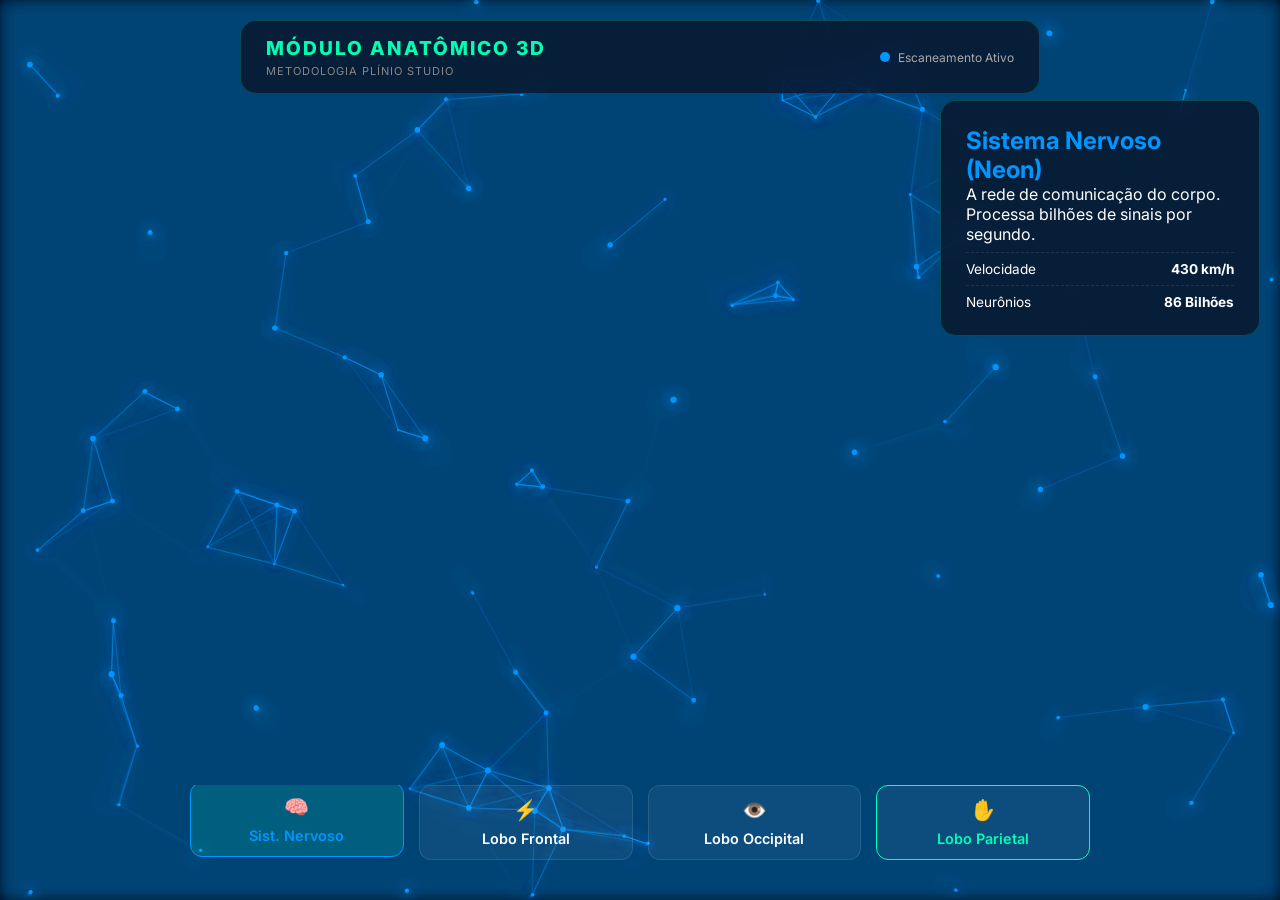
==== anatomia.html @ 134fd60e "Add anatomia.html for 3D anatomical module" ====
<!DOCTYPE html>
<html lang="pt-BR">
<head>
    <meta charset="UTF-8">
    <meta name="viewport" content="width=device-width, initial-scale=1.0, maximum-scale=1.0, user-scalable=no">
    <title>PLINIO STUDIO | Anatomia Holográfica</title>
    <link href="https://fonts.googleapis.com/css2?family=Inter:wght@300;600;800&display=swap" rel="stylesheet">
    <style>
        * { margin: 0; padding: 0; box-sizing: border-box; }
        body { margin: 0; overflow: hidden; background: #02050a; font-family: 'Inter', sans-serif; color: #fff; touch-action: none; }
        
        #neural-canvas { position: fixed; top: 0; left: 0; width: 100%; height: 100%; z-index: 1; }
        
        .glass-panel {
            background: rgba(10, 15, 30, 0.7);
            backdrop-filter: blur(12px);
            border: 1px solid rgba(0, 255, 179, 0.2);
            border-radius: 16px;
            position: relative;
            z-index: 10;
        }

        .header { position: fixed; top: 20px; left: 50%; transform: translateX(-50%); width: 90%; max-width: 800px; padding: 15px 25px; display: flex; justify-content: space-between; align-items: center; }
        .title-glow { font-size: 1.2rem; font-weight: 800; letter-spacing: 2px; text-transform: uppercase; color: #00ffb3; margin: 0; }
        .status-dot { display: inline-block; width: 10px; height: 10px; background: #00ffb3; border-radius: 50%; margin-right: 8px; animation: pulse 2s infinite; }

        .controls { position: fixed; bottom: 30px; left: 50%; transform: translateX(-50%); width: 95%; max-width: 900px; display: flex; gap: 15px; overflow-x: auto; padding-bottom: 10px; scrollbar-width: none; z-index: 20; }
        .btn-system { background: rgba(255, 255, 255, 0.05); border: 1px solid rgba(255, 255, 255, 0.1); color: #fff; padding: 12px 20px; border-radius: 12px; cursor: pointer; font-weight: 600; font-size: 0.9rem; white-space: nowrap; transition: 0.3s; display: flex; flex-direction: column; align-items: center; gap: 8px; flex: 1; min-width: 120px; }
        
        .btn-system.active { background: rgba(0, 255, 179, 0.15); border-color: #00ffb3; color: #00ffb3; transform: translateY(-3px); }
        .btn-system.color-blue.active { border-color: #0096ff; color: #0096ff; }
        .btn-system.color-yellow.active { border-color: #ffc800; color: #ffc800; }
        .btn-system.color-red.active { border-color: #ff3232; color: #ff3232; }

        .info-panel { position: fixed; top: 100px; right: 20px; width: 320px; padding: 25px; display: none; animation: slideIn 0.4s ease-out forwards; }
        .data-row { display: flex; justify-content: space-between; font-size: 0.85rem; border-top: 1px dashed rgba(255,255,255,0.1); padding-top: 8px; margin-top: 8px; }

        @keyframes pulse { 0%, 100% { opacity: 1; } 50% { opacity: 0.4; } }
        @keyframes slideIn { from { opacity: 0; transform: translateX(30px); } to { opacity: 1; transform: translateX(0); } }

        @media(max-width: 768px) { .info-panel { top: 90px; left: 50%; transform: translateX(-50%); right: auto; width: 90%; max-height: 40vh; overflow-y: auto; } }
    </style>
</head>
<body>
    <canvas id="neural-canvas"></canvas>
    <div class="glass-panel header">
        <div><h1 class="title-glow">MÓDULO ANATÔMICO 3D</h1><div style="font-size: 11px; color: #888; margin-top: 4px; letter-spacing: 1px;">METODOLOGIA PLÍNIO STUDIO</div></div>
        <div style="font-size: 12px; color: #aaa; display: flex; align-items: center;"><span class="status-dot" id="status-indicator"></span> <span id="status-text">Escaneamento Ativo</span></div>
    </div>
    <div class="glass-panel info-panel" id="info-box">
        <h2 id="info-title" style="color: #00ffb3;">Visão Geral</h2>
        <p id="info-desc">Selecione um sistema abaixo para isolar as funções e iniciar a simulação holográfica.</p>
        <div id="info-stats"></div>
    </div>
    <div class="controls">
        <div class="btn-system active color-blue" onclick="changeSystem('nervous', this)"><span style="font-size: 20px;">🧠</span> Sist. Nervoso</div>
        <div class="btn-system color-yellow" onclick="changeSystem('frontal', this)"><span style="font-size: 20px;">⚡</span> Lobo Frontal</div>
        <div class="btn-system color-red" onclick="changeSystem('occipital', this)"><span style="font-size: 20px;">👁️</span> Lobo Occipital</div>
        <div class="btn-system" style="border-color: #00ffb3; color: #00ffb3;" onclick="changeSystem('parietal', this)"><span style="font-size: 20px;">✋</span> Lobo Parietal</div>
    </div>
    <script>
        const anatomyData = {
            nervous: { title: "Sistema Nervoso (Neon)", color: "#0096ff", desc: "A rede de comunicação do corpo. Processa bilhões de sinais por segundo.", stats: { "Velocidade": "430 km/h", "Neurônios": "86 Bilhões" }, particleMode: 'spread' },
            frontal: { title: "Lobo Frontal", color: "#ffc800", desc: "Responsável pelo planejamento complexo e tomada de decisões.", stats: { "Função": "Raciocínio", "Localização": "Frente" }, particleMode: 'focus_top' },
            occipital: { title: "Lobo Occipital", color: "#ff3232", desc: "O centro de processamento visual do cérebro.", stats: { "Função": "Visão", "Localização": "Traseira" }, particleMode: 'focus_back' },
            parietal: { title: "Lobo Parietal", color: "#00ffb3", desc: "O centro de percepção espacial e sensorial.", stats: { "Função": "Sensores", "Localização": "Topo" }, particleMode: 'focus_middle' }
        };

        const canvas = document.getElementById('neural-canvas'), ctx = canvas.getContext('2d');
        let width, height, particles = [], currentColor = '#0096ff', currentTargetMode = 'spread';

        function resize() { width = canvas.width = window.innerWidth; height = canvas.height = window.innerHeight; }
        window.addEventListener('resize', resize); resize();

        class Particle {
            constructor() { this.reset(); }
            reset() { this.x = Math.random()*width; this.y = Math.random()*height; this.vx = (Math.random()-0.5); this.vy = (Math.random()-0.5); this.size = Math.random()*2+1; }
            update(mode) {
                this.x += this.vx; this.y += this.vy;
                let tx = width/2, ty = height/2, p = 0;
                if(mode==='focus_top'){ty=height*0.3;p=0.05;} else if(mode==='focus_back'){tx=width*0.7;ty=height*0.6;p=0.05;} else if(mode==='focus_middle'){tx=width/2;ty=height*0.4;p=0.03;}
                if(mode!=='spread'){ this.vx += (tx-this.x)*p*0.01; this.vy += (ty-this.y)*p*0.01; this.vx *= 0.95; this.vy *= 0.95; }
                else { if(this.x<0||this.x>width)this.vx*=-1; if(this.y<0||this.y>height)this.vy*=-1; }
            }
            draw() { ctx.fillStyle=currentColor; ctx.beginPath(); ctx.arc(this.x,this.y,this.size,0,Math.PI*2); ctx.fill(); ctx.shadowBlur=15; ctx.shadowColor=currentColor; }
        }

        for(let i=0;i<100;i++) particles.push(new Particle());

        function animate() {
            ctx.fillStyle = 'rgba(2,5,10,0.2)'; ctx.fillRect(0,0,width,height);
            for(let i=0;i<particles.length;i++){
                particles[i].update(currentTargetMode); particles[i].draw();
                for(let j=i;j<particles.length;j++){
                    let dx=particles[i].x-particles[j].x, dy=particles[i].y-particles[j].y, d=Math.sqrt(dx*dx+dy*dy);
                    if(d<100){ ctx.beginPath(); ctx.strokeStyle=currentColor; ctx.globalAlpha=1-(d/100); ctx.moveTo(particles[i].x,particles[i].y); ctx.lineTo(particles[j].x,particles[j].y); ctx.stroke(); ctx.globalAlpha=1; }
                }
            }
            requestAnimationFrame(animate);
        }

        function changeSystem(k, btn) {
            document.querySelectorAll('.btn-system').forEach(b=>b.classList.remove('active')); btn.classList.add('active');
            const d = anatomyData[k]; currentColor=d.color; currentTargetMode=d.particleMode;
            document.getElementById('status-indicator').style.background=d.color;
            const box = document.getElementById('info-box'); box.style.display='block';
            document.getElementById('info-title').innerText=d.title; document.getElementById('info-title').style.color=d.color;
            document.getElementById('info-desc').innerText=d.desc;
            let s=''; for(const [key,val] of Object.entries(d.stats)) s+=`<div class="data-row"><span>${key}</span><strong>${val}</strong></div>`;
            document.getElementById('info-stats').innerHTML=s;
        }

        animate(); changeSystem('nervous', document.querySelector('.btn-system'));
    </script>
</body>
</html>
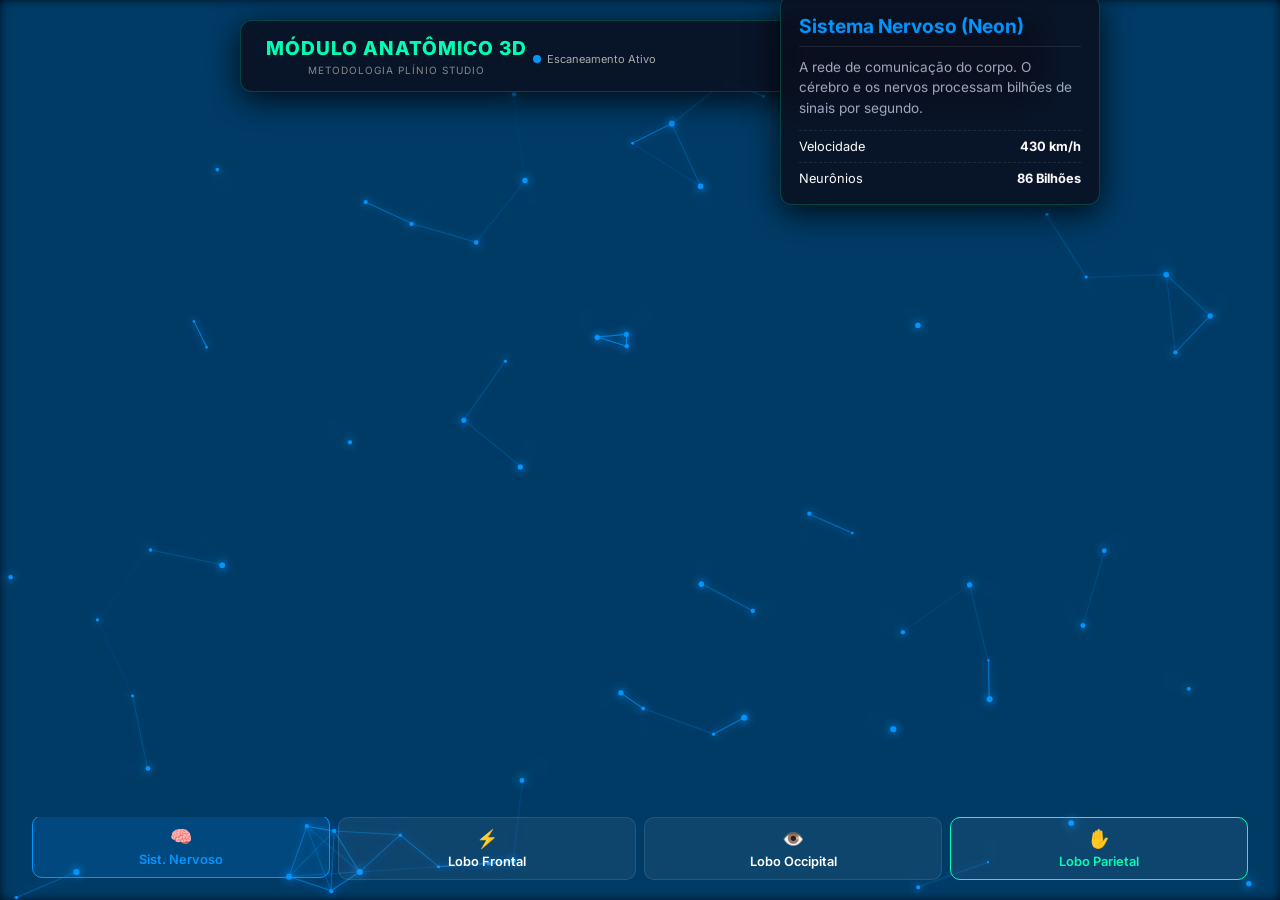
==== commit 520249ab: "Refactor styles and improve particle system descriptions Updated styles for glass panels and control" ====
--- a/anatomia.html
+++ b/anatomia.html
@@ -6,94 +6,176 @@
     <title>PLINIO STUDIO | Anatomia Holográfica</title>
     <link href="https://fonts.googleapis.com/css2?family=Inter:wght@300;600;800&display=swap" rel="stylesheet">
     <style>
+        /* --- RESET & BASE --- */
         * { margin: 0; padding: 0; box-sizing: border-box; }
         body { margin: 0; overflow: hidden; background: #02050a; font-family: 'Inter', sans-serif; color: #fff; touch-action: none; }
         
-        #neural-canvas { position: fixed; top: 0; left: 0; width: 100%; height: 100%; z-index: 1; }
-        
-        .glass-panel {
-            background: rgba(10, 15, 30, 0.7);
-            backdrop-filter: blur(12px);
-            border: 1px solid rgba(0, 255, 179, 0.2);
-            border-radius: 16px;
-            position: relative;
-            z-index: 10;
-        }
-
-        .header { position: fixed; top: 20px; left: 50%; transform: translateX(-50%); width: 90%; max-width: 800px; padding: 15px 25px; display: flex; justify-content: space-between; align-items: center; }
-        .title-glow { font-size: 1.2rem; font-weight: 800; letter-spacing: 2px; text-transform: uppercase; color: #00ffb3; margin: 0; }
-        .status-dot { display: inline-block; width: 10px; height: 10px; background: #00ffb3; border-radius: 50%; margin-right: 8px; animation: pulse 2s infinite; }
-
-        .controls { position: fixed; bottom: 30px; left: 50%; transform: translateX(-50%); width: 95%; max-width: 900px; display: flex; gap: 15px; overflow-x: auto; padding-bottom: 10px; scrollbar-width: none; z-index: 20; }
-        .btn-system { background: rgba(255, 255, 255, 0.05); border: 1px solid rgba(255, 255, 255, 0.1); color: #fff; padding: 12px 20px; border-radius: 12px; cursor: pointer; font-weight: 600; font-size: 0.9rem; white-space: nowrap; transition: 0.3s; display: flex; flex-direction: column; align-items: center; gap: 8px; flex: 1; min-width: 120px; }
-        
-        .btn-system.active { background: rgba(0, 255, 179, 0.15); border-color: #00ffb3; color: #00ffb3; transform: translateY(-3px); }
-        .btn-system.color-blue.active { border-color: #0096ff; color: #0096ff; }
-        .btn-system.color-yellow.active { border-color: #ffc800; color: #ffc800; }
-        .btn-system.color-red.active { border-color: #ff3232; color: #ff3232; }
-
-        .info-panel { position: fixed; top: 100px; right: 20px; width: 320px; padding: 25px; display: none; animation: slideIn 0.4s ease-out forwards; }
-        .data-row { display: flex; justify-content: space-between; font-size: 0.85rem; border-top: 1px dashed rgba(255,255,255,0.1); padding-top: 8px; margin-top: 8px; }
-
+        #neural-canvas { position: absolute; top: 0; left: 0; width: 100%; height: 100%; z-index: 1; }
+        
+        /* Painéis de Vidro (Glassmorphism) */
+        .glass-panel { 
+            background: rgba(10, 15, 30, 0.85); 
+            backdrop-filter: blur(12px); 
+            border: 1px solid rgba(0, 255, 179, 0.2); 
+            border-radius: 12px; 
+            position: absolute; 
+            z-index: 10; 
+            box-shadow: 0 8px 32px rgba(0,0,0,0.8); 
+        }
+        
+        /* --- AJUSTES MOBILE FIRST --- */
+        .header { 
+            top: 15px; left: 50%; transform: translateX(-50%); width: 90%; 
+            padding: 12px; display: flex; flex-direction: column; align-items: center; 
+            gap: 6px; text-align: center; 
+        }
+        .title-glow { font-size: 1rem; font-weight: 800; letter-spacing: 1px; text-transform: uppercase; color: #00ffb3; margin: 0; }
+        .status-dot { display: inline-block; width: 8px; height: 8px; background: #00ffb3; border-radius: 50%; margin-right: 6px; animation: pulse 2s infinite; }
+        
+        /* Painel de Informação (Centralizado no Mobile) */
+        .info-panel { 
+            top: 50%; left: 50%; transform: translate(-50%, -50%); 
+            width: 90%; max-width: 320px; padding: 18px; 
+            display: none; animation: fadeIn 0.3s ease-out forwards; 
+        }
+        .info-panel h2 { font-size: 1.2rem; margin-bottom: 10px; border-bottom: 1px solid rgba(255,255,255,0.1); padding-bottom: 8px; }
+        .info-panel p { font-size: 0.85rem; color: #a0aabf; line-height: 1.5; margin-bottom: 12px; }
+        .data-row { display: flex; justify-content: space-between; font-size: 0.8rem; border-top: 1px dashed rgba(255,255,255,0.1); padding-top: 8px; margin-top: 8px; }
+
+        /* Controles Inferiores */
+        .controls { 
+            position: absolute; bottom: 15px; left: 50%; transform: translateX(-50%); 
+            width: 95%; display: flex; gap: 8px; overflow-x: auto; 
+            padding-bottom: 5px; scrollbar-width: none; z-index: 20; 
+        }
+        .controls::-webkit-scrollbar { display: none; }
+        .btn-system { 
+            background: rgba(255, 255, 255, 0.05); border: 1px solid rgba(255, 255, 255, 0.1); 
+            color: #fff; padding: 10px 12px; border-radius: 10px; cursor: pointer; 
+            font-weight: 600; font-size: 0.8rem; white-space: nowrap; transition: 0.3s; 
+            display: flex; flex-direction: column; align-items: center; gap: 5px; flex: 1; min-width: 110px; 
+        }
+        
+        /* Cores Ativas dos Botões */
+        .btn-system.active { background: rgba(0, 255, 179, 0.15); border-color: #00ffb3; color: #00ffb3; transform: translateY(-2px); }
+        .btn-system.color-blue.active { border-color: #0096ff; color: #0096ff; background: rgba(0, 150, 255, 0.15); }
+        .btn-system.color-yellow.active { border-color: #ffc800; color: #ffc800; background: rgba(255, 200, 0, 0.15); }
+        .btn-system.color-red.active { border-color: #ff3232; color: #ff3232; background: rgba(255, 50, 50, 0.15); }
+
+        /* Animações */
         @keyframes pulse { 0%, 100% { opacity: 1; } 50% { opacity: 0.4; } }
-        @keyframes slideIn { from { opacity: 0; transform: translateX(30px); } to { opacity: 1; transform: translateX(0); } }
-
-        @media(max-width: 768px) { .info-panel { top: 90px; left: 50%; transform: translateX(-50%); right: auto; width: 90%; max-height: 40vh; overflow-y: auto; } }
+        @keyframes fadeIn { from { opacity: 0; transform: translate(-50%, -45%); } to { opacity: 1; transform: translate(-50%, -50%); } }
+        
+        /* Ajustes Finos para Computador (Caso abram na tela grande) */
+        @media(min-width: 768px) {
+            .header { flex-direction: row; padding: 15px 25px; top: 20px; width: 90%; max-width: 800px; }
+            .title-glow { font-size: 1.2rem; }
+            .info-panel { top: 100px; right: 20px; left: auto; transform: none; width: 320px; animation: slideIn 0.4s ease-out forwards; }
+            @keyframes slideIn { from { opacity: 0; transform: translateX(30px); } to { opacity: 1; transform: translateX(0); } }
+        }
     </style>
 </head>
 <body>
+    
     <canvas id="neural-canvas"></canvas>
+    
     <div class="glass-panel header">
-        <div><h1 class="title-glow">MÓDULO ANATÔMICO 3D</h1><div style="font-size: 11px; color: #888; margin-top: 4px; letter-spacing: 1px;">METODOLOGIA PLÍNIO STUDIO</div></div>
-        <div style="font-size: 12px; color: #aaa; display: flex; align-items: center;"><span class="status-dot" id="status-indicator"></span> <span id="status-text">Escaneamento Ativo</span></div>
+        <div>
+            <h1 class="title-glow">MÓDULO ANATÔMICO 3D</h1>
+            <div style="font-size: 10px; color: #888; margin-top: 4px; letter-spacing: 1px;">METODOLOGIA PLÍNIO STUDIO</div>
+        </div>
+        <div style="font-size: 11px; color: #aaa; display: flex; align-items: center; margin-top: 5px;">
+            <span class="status-dot" id="status-indicator"></span> <span id="status-text">Escaneamento Ativo</span>
+        </div>
     </div>
+    
     <div class="glass-panel info-panel" id="info-box">
         <h2 id="info-title" style="color: #00ffb3;">Visão Geral</h2>
         <p id="info-desc">Selecione um sistema abaixo para isolar as funções e iniciar a simulação holográfica.</p>
         <div id="info-stats"></div>
     </div>
+    
     <div class="controls">
-        <div class="btn-system active color-blue" onclick="changeSystem('nervous', this)"><span style="font-size: 20px;">🧠</span> Sist. Nervoso</div>
-        <div class="btn-system color-yellow" onclick="changeSystem('frontal', this)"><span style="font-size: 20px;">⚡</span> Lobo Frontal</div>
-        <div class="btn-system color-red" onclick="changeSystem('occipital', this)"><span style="font-size: 20px;">👁️</span> Lobo Occipital</div>
-        <div class="btn-system" style="border-color: #00ffb3; color: #00ffb3;" onclick="changeSystem('parietal', this)"><span style="font-size: 20px;">✋</span> Lobo Parietal</div>
+        <div class="btn-system active color-blue" onclick="changeSystem('nervous', this)"><span style="font-size: 18px;">🧠</span> Sist. Nervoso</div>
+        <div class="btn-system color-yellow" onclick="changeSystem('frontal', this)"><span style="font-size: 18px;">⚡</span> Lobo Frontal</div>
+        <div class="btn-system color-red" onclick="changeSystem('occipital', this)"><span style="font-size: 18px;">👁️</span> Lobo Occipital</div>
+        <div class="btn-system" style="border-color: #00ffb3; color: #00ffb3;" onclick="changeSystem('parietal', this)"><span style="font-size: 18px;">✋</span> Lobo Parietal</div>
     </div>
+
     <script>
         const anatomyData = {
-            nervous: { title: "Sistema Nervoso (Neon)", color: "#0096ff", desc: "A rede de comunicação do corpo. Processa bilhões de sinais por segundo.", stats: { "Velocidade": "430 km/h", "Neurônios": "86 Bilhões" }, particleMode: 'spread' },
-            frontal: { title: "Lobo Frontal", color: "#ffc800", desc: "Responsável pelo planejamento complexo e tomada de decisões.", stats: { "Função": "Raciocínio", "Localização": "Frente" }, particleMode: 'focus_top' },
-            occipital: { title: "Lobo Occipital", color: "#ff3232", desc: "O centro de processamento visual do cérebro.", stats: { "Função": "Visão", "Localização": "Traseira" }, particleMode: 'focus_back' },
-            parietal: { title: "Lobo Parietal", color: "#00ffb3", desc: "O centro de percepção espacial e sensorial.", stats: { "Função": "Sensores", "Localização": "Topo" }, particleMode: 'focus_middle' }
+            nervous: { title: "Sistema Nervoso (Neon)", color: "#0096ff", desc: "A rede de comunicação do corpo. O cérebro e os nervos processam bilhões de sinais por segundo.", stats: { "Velocidade": "430 km/h", "Neurônios": "86 Bilhões" }, particleMode: 'spread' },
+            frontal: { title: "Lobo Frontal", color: "#ffc800", desc: "Responsável pelo planejamento complexo, tomada de decisões e movimentos voluntários.", stats: { "Função": "Raciocínio", "Localização": "Frente" }, particleMode: 'focus_top' },
+            occipital: { title: "Lobo Occipital", color: "#ff3232", desc: "O centro de processamento visual do cérebro. Decodifica imagens e cores.", stats: { "Função": "Visão", "Localização": "Traseira" }, particleMode: 'focus_back' },
+            parietal: { title: "Lobo Parietal", color: "#00ffb3", desc: "O centro de percepção espacial e sensorial. Processa toque e temperatura.", stats: { "Função": "Sensores", "Localização": "Topo" }, particleMode: 'focus_middle' }
         };
 
         const canvas = document.getElementById('neural-canvas'), ctx = canvas.getContext('2d');
         let width, height, particles = [], currentColor = '#0096ff', currentTargetMode = 'spread';
 
-        function resize() { width = canvas.width = window.innerWidth; height = canvas.height = window.innerHeight; }
-        window.addEventListener('resize', resize); resize();
+        function resize() { 
+            width = canvas.width = window.innerWidth; 
+            height = canvas.height = window.innerHeight; 
+        }
+        window.addEventListener('resize', resize); 
+        resize();
 
         class Particle {
             constructor() { this.reset(); }
-            reset() { this.x = Math.random()*width; this.y = Math.random()*height; this.vx = (Math.random()-0.5); this.vy = (Math.random()-0.5); this.size = Math.random()*2+1; }
+            reset() { 
+                this.x = Math.random()*width; 
+                this.y = Math.random()*height; 
+                this.vx = (Math.random()-0.5); 
+                this.vy = (Math.random()-0.5); 
+                this.size = Math.random()*2+1; 
+            }
             update(mode) {
                 this.x += this.vx; this.y += this.vy;
                 let tx = width/2, ty = height/2, p = 0;
-                if(mode==='focus_top'){ty=height*0.3;p=0.05;} else if(mode==='focus_back'){tx=width*0.7;ty=height*0.6;p=0.05;} else if(mode==='focus_middle'){tx=width/2;ty=height*0.4;p=0.03;}
-                if(mode!=='spread'){ this.vx += (tx-this.x)*p*0.01; this.vy += (ty-this.y)*p*0.01; this.vx *= 0.95; this.vy *= 0.95; }
-                else { if(this.x<0||this.x>width)this.vx*=-1; if(this.y<0||this.y>height)this.vy*=-1; }
-            }
-            draw() { ctx.fillStyle=currentColor; ctx.beginPath(); ctx.arc(this.x,this.y,this.size,0,Math.PI*2); ctx.fill(); ctx.shadowBlur=15; ctx.shadowColor=currentColor; }
-        }
-
-        for(let i=0;i<100;i++) particles.push(new Particle());
+                
+                if(mode==='focus_top'){ ty=height*0.25; p=0.04; } 
+                else if(mode==='focus_back'){ tx=width*0.7; ty=height*0.6; p=0.04; } 
+                else if(mode==='focus_middle'){ tx=width/2; ty=height*0.4; p=0.03; }
+                
+                if(mode!=='spread'){ 
+                    this.vx += (tx-this.x)*p*0.01; 
+                    this.vy += (ty-this.y)*p*0.01; 
+                    this.vx *= 0.94; this.vy *= 0.94; 
+                } else { 
+                    if(this.x<0||this.x>width)this.vx*=-1; 
+                    if(this.y<0||this.y>height)this.vy*=-1; 
+                }
+            }
+            draw() { 
+                ctx.fillStyle=currentColor; 
+                ctx.beginPath(); 
+                ctx.arc(this.x,this.y,this.size,0,Math.PI*2); 
+                ctx.fill(); 
+                ctx.shadowBlur=10; ctx.shadowColor=currentColor; 
+            }
+        }
+
+        // Reduzido para 70 partículas para ficar mais leve no celular e não manchar
+        for(let i=0;i<70;i++) particles.push(new Particle());
 
         function animate() {
-            ctx.fillStyle = 'rgba(2,5,10,0.2)'; ctx.fillRect(0,0,width,height);
+            // Fundo um pouco mais escuro para apagar as partículas antigas
+            ctx.fillStyle = 'rgba(2,5,10,0.4)'; 
+            ctx.fillRect(0,0,width,height);
+            
             for(let i=0;i<particles.length;i++){
                 particles[i].update(currentTargetMode); particles[i].draw();
                 for(let j=i;j<particles.length;j++){
                     let dx=particles[i].x-particles[j].x, dy=particles[i].y-particles[j].y, d=Math.sqrt(dx*dx+dy*dy);
-                    if(d<100){ ctx.beginPath(); ctx.strokeStyle=currentColor; ctx.globalAlpha=1-(d/100); ctx.moveTo(particles[i].x,particles[i].y); ctx.lineTo(particles[j].x,particles[j].y); ctx.stroke(); ctx.globalAlpha=1; }
+                    if(d<90){ 
+                        ctx.beginPath(); 
+                        ctx.strokeStyle=currentColor; 
+                        ctx.globalAlpha=1-(d/90); 
+                        ctx.moveTo(particles[i].x,particles[i].y); 
+                        ctx.lineTo(particles[j].x,particles[j].y); 
+                        ctx.stroke(); 
+                        ctx.globalAlpha=1; 
+                    }
                 }
             }
             requestAnimationFrame(animate);
@@ -101,12 +183,25 @@
 
         function changeSystem(k, btn) {
             document.querySelectorAll('.btn-system').forEach(b=>b.classList.remove('active')); btn.classList.add('active');
-            const d = anatomyData[k]; currentColor=d.color; currentTargetMode=d.particleMode;
+            const d = anatomyData[k]; 
+            currentColor=d.color; currentTargetMode=d.particleMode;
+            
             document.getElementById('status-indicator').style.background=d.color;
             const box = document.getElementById('info-box'); box.style.display='block';
-            document.getElementById('info-title').innerText=d.title; document.getElementById('info-title').style.color=d.color;
+            
+            // Reinicia a animação do painel
+            box.style.animation = 'none';
+            box.offsetHeight; /* trigger reflow */
+            box.style.animation = 'fadeIn 0.3s ease-out forwards';
+            
+            document.getElementById('info-title').innerText=d.title; 
+            document.getElementById('info-title').style.color=d.color;
             document.getElementById('info-desc').innerText=d.desc;
-            let s=''; for(const [key,val] of Object.entries(d.stats)) s+=`<div class="data-row"><span>${key}</span><strong>${val}</strong></div>`;
+            
+            let s=''; 
+            for(const [key,val] of Object.entries(d.stats)) {
+                s+=`<div class="data-row"><span>${key}</span><strong>${val}</strong></div>`;
+            }
             document.getElementById('info-stats').innerHTML=s;
         }
 
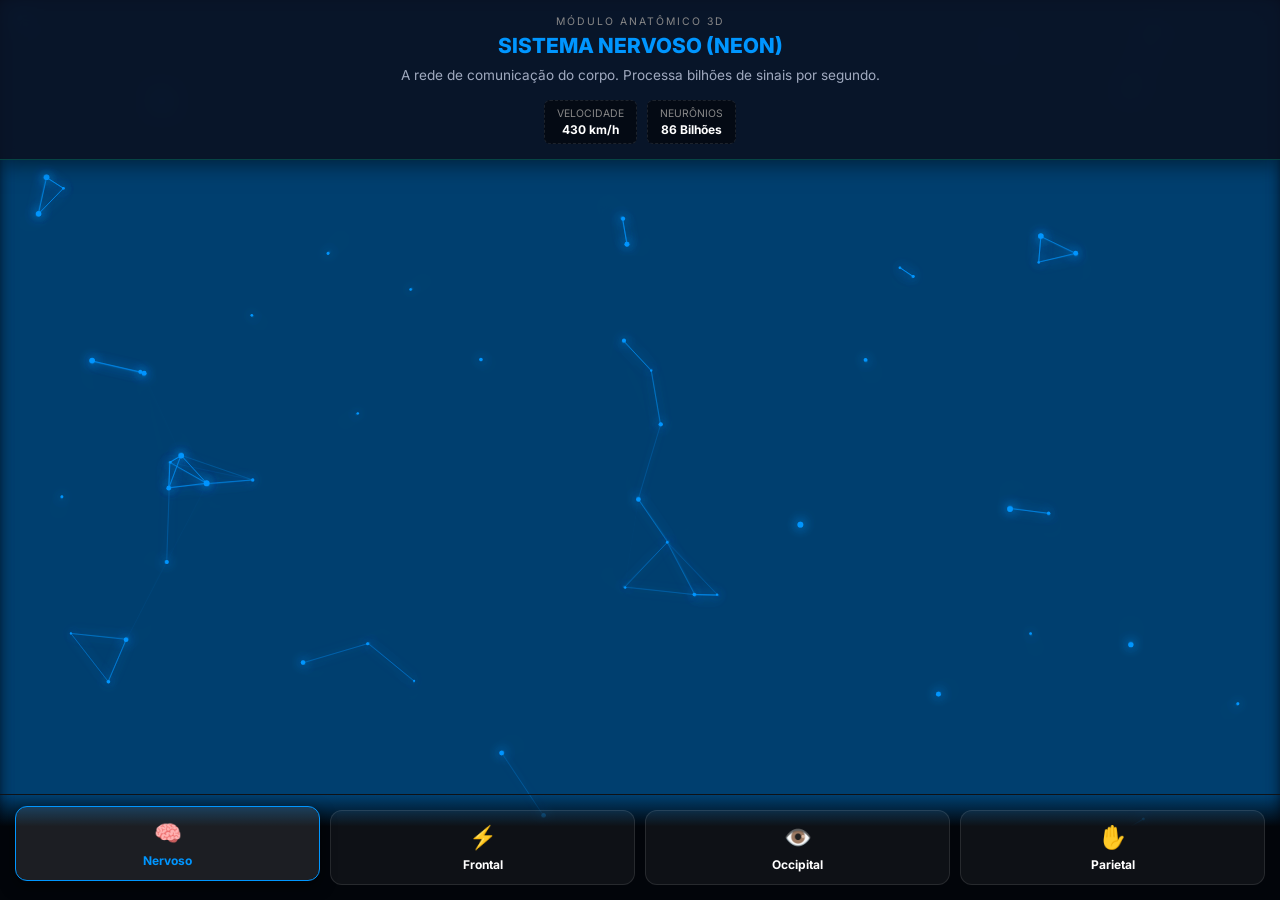
==== commit 08690ecd: "Refactor HTML and CSS for layout and animation Updated styles and structure for improved layout and " ====
--- a/anatomia.html
+++ b/anatomia.html
@@ -4,142 +4,110 @@
     <meta charset="UTF-8">
     <meta name="viewport" content="width=device-width, initial-scale=1.0, maximum-scale=1.0, user-scalable=no">
     <title>PLINIO STUDIO | Anatomia Holográfica</title>
-    <link href="https://fonts.googleapis.com/css2?family=Inter:wght@300;600;800&display=swap" rel="stylesheet">
+    <link href="https://fonts.googleapis.com/css2?family=Inter:wght@400;700;800&display=swap" rel="stylesheet">
     <style>
-        /* --- RESET & BASE --- */
-        * { margin: 0; padding: 0; box-sizing: border-box; }
-        body { margin: 0; overflow: hidden; background: #02050a; font-family: 'Inter', sans-serif; color: #fff; touch-action: none; }
-        
-        #neural-canvas { position: absolute; top: 0; left: 0; width: 100%; height: 100%; z-index: 1; }
-        
-        /* Painéis de Vidro (Glassmorphism) */
-        .glass-panel { 
-            background: rgba(10, 15, 30, 0.85); 
-            backdrop-filter: blur(12px); 
-            border: 1px solid rgba(0, 255, 179, 0.2); 
-            border-radius: 12px; 
-            position: absolute; 
-            z-index: 10; 
-            box-shadow: 0 8px 32px rgba(0,0,0,0.8); 
+        * { box-sizing: border-box; margin: 0; padding: 0; }
+        body { 
+            background: #02050a; color: #fff; font-family: 'Inter', sans-serif; 
+            overflow: hidden; display: flex; flex-direction: column; 
+            height: 100vh; justify-content: space-between; 
         }
         
-        /* --- AJUSTES MOBILE FIRST --- */
-        .header { 
-            top: 15px; left: 50%; transform: translateX(-50%); width: 90%; 
-            padding: 12px; display: flex; flex-direction: column; align-items: center; 
-            gap: 6px; text-align: center; 
+        /* Fundo 3D */
+        #canvas-container { position: absolute; top: 0; left: 0; width: 100%; height: 100%; z-index: 0; pointer-events: none; }
+        canvas { display: block; }
+        
+        /* TOPO: Informações Fixas (Não sobrepõe) */
+        .top-hud { 
+            position: relative; z-index: 10; background: rgba(10,15,30,0.85); 
+            backdrop-filter: blur(10px); padding: 15px; border-bottom: 1px solid rgba(0,255,179,0.2); 
+            text-align: center; box-shadow: 0 4px 20px rgba(0,0,0,0.5);
         }
-        .title-glow { font-size: 1rem; font-weight: 800; letter-spacing: 1px; text-transform: uppercase; color: #00ffb3; margin: 0; }
-        .status-dot { display: inline-block; width: 8px; height: 8px; background: #00ffb3; border-radius: 50%; margin-right: 6px; animation: pulse 2s infinite; }
+        .badge { font-size: 0.65rem; color: #888; letter-spacing: 2px; text-transform: uppercase; margin-bottom: 5px; }
+        .title { font-size: 1.3rem; font-weight: 800; color: #00ffb3; text-transform: uppercase; margin-bottom: 8px; transition: color 0.3s; }
+        .desc { font-size: 0.85rem; color: #a0aabf; line-height: 1.4; max-width: 500px; margin: 0 auto; }
         
-        /* Painel de Informação (Centralizado no Mobile) */
-        .info-panel { 
-            top: 50%; left: 50%; transform: translate(-50%, -50%); 
-            width: 90%; max-width: 320px; padding: 18px; 
-            display: none; animation: fadeIn 0.3s ease-out forwards; 
+        /* Caixas de Dados */
+        .stats-container { display: flex; justify-content: center; flex-wrap: wrap; gap: 10px; margin-top: 15px; }
+        .stat-box { 
+            background: rgba(0,0,0,0.5); padding: 6px 12px; border-radius: 6px; 
+            font-size: 0.75rem; border: 1px dashed rgba(255,255,255,0.1); 
         }
-        .info-panel h2 { font-size: 1.2rem; margin-bottom: 10px; border-bottom: 1px solid rgba(255,255,255,0.1); padding-bottom: 8px; }
-        .info-panel p { font-size: 0.85rem; color: #a0aabf; line-height: 1.5; margin-bottom: 12px; }
-        .data-row { display: flex; justify-content: space-between; font-size: 0.8rem; border-top: 1px dashed rgba(255,255,255,0.1); padding-top: 8px; margin-top: 8px; }
+        .stat-box span { color: #888; display: block; font-size: 0.65rem; text-transform: uppercase; margin-bottom: 2px; }
+        .stat-box strong { color: #fff; }
 
-        /* Controles Inferiores */
-        .controls { 
-            position: absolute; bottom: 15px; left: 50%; transform: translateX(-50%); 
-            width: 95%; display: flex; gap: 8px; overflow-x: auto; 
-            padding-bottom: 5px; scrollbar-width: none; z-index: 20; 
+        /* MEIO: Espaço Visual (Onde a mágica acontece) */
+        .middle-space { flex-grow: 1; position: relative; z-index: 5; }
+
+        /* BASE: Controles Fixos (Fáceis para o polegar no mobile) */
+        .bottom-hud { 
+            position: relative; z-index: 10; padding: 15px; 
+            background: linear-gradient(to top, #02050a 70%, transparent); 
+            display: flex; gap: 10px; overflow-x: auto; scrollbar-width: none; 
+            border-top: 1px solid rgba(255,255,255,0.05);
         }
-        .controls::-webkit-scrollbar { display: none; }
-        .btn-system { 
-            background: rgba(255, 255, 255, 0.05); border: 1px solid rgba(255, 255, 255, 0.1); 
-            color: #fff; padding: 10px 12px; border-radius: 10px; cursor: pointer; 
-            font-weight: 600; font-size: 0.8rem; white-space: nowrap; transition: 0.3s; 
-            display: flex; flex-direction: column; align-items: center; gap: 5px; flex: 1; min-width: 110px; 
+        .bottom-hud::-webkit-scrollbar { display: none; }
+        
+        .btn-sys { 
+            flex: 1; min-width: 105px; background: rgba(255,255,255,0.05); 
+            border: 1px solid rgba(255,255,255,0.1); color: #fff; padding: 12px 10px; 
+            border-radius: 12px; font-size: 0.75rem; font-weight: 700; text-align: center; 
+            cursor: pointer; transition: 0.3s; display: flex; flex-direction: column; 
+            align-items: center; gap: 6px; 
         }
-        
-        /* Cores Ativas dos Botões */
-        .btn-system.active { background: rgba(0, 255, 179, 0.15); border-color: #00ffb3; color: #00ffb3; transform: translateY(-2px); }
-        .btn-system.color-blue.active { border-color: #0096ff; color: #0096ff; background: rgba(0, 150, 255, 0.15); }
-        .btn-system.color-yellow.active { border-color: #ffc800; color: #ffc800; background: rgba(255, 200, 0, 0.15); }
-        .btn-system.color-red.active { border-color: #ff3232; color: #ff3232; background: rgba(255, 50, 50, 0.15); }
-
-        /* Animações */
-        @keyframes pulse { 0%, 100% { opacity: 1; } 50% { opacity: 0.4; } }
-        @keyframes fadeIn { from { opacity: 0; transform: translate(-50%, -45%); } to { opacity: 1; transform: translate(-50%, -50%); } }
-        
-        /* Ajustes Finos para Computador (Caso abram na tela grande) */
-        @media(min-width: 768px) {
-            .header { flex-direction: row; padding: 15px 25px; top: 20px; width: 90%; max-width: 800px; }
-            .title-glow { font-size: 1.2rem; }
-            .info-panel { top: 100px; right: 20px; left: auto; transform: none; width: 320px; animation: slideIn 0.4s ease-out forwards; }
-            @keyframes slideIn { from { opacity: 0; transform: translateX(30px); } to { opacity: 1; transform: translateX(0); } }
-        }
+        .btn-sys.active { transform: translateY(-4px); box-shadow: 0 5px 15px rgba(0,0,0,0.5); background: rgba(255,255,255,0.1); }
     </style>
 </head>
 <body>
+
+    <div id="canvas-container"><canvas id="neural-canvas"></canvas></div>
     
-    <canvas id="neural-canvas"></canvas>
-    
-    <div class="glass-panel header">
-        <div>
-            <h1 class="title-glow">MÓDULO ANATÔMICO 3D</h1>
-            <div style="font-size: 10px; color: #888; margin-top: 4px; letter-spacing: 1px;">METODOLOGIA PLÍNIO STUDIO</div>
-        </div>
-        <div style="font-size: 11px; color: #aaa; display: flex; align-items: center; margin-top: 5px;">
-            <span class="status-dot" id="status-indicator"></span> <span id="status-text">Escaneamento Ativo</span>
-        </div>
+    <div class="top-hud">
+        <div class="badge">MÓDULO ANATÔMICO 3D</div>
+        <div class="title" id="info-title">SISTEMA NERVOSO</div>
+        <div class="desc" id="info-desc">A rede de comunicação do corpo. Processa bilhões de sinais por segundo.</div>
+        <div class="stats-container" id="info-stats">
+            </div>
     </div>
-    
-    <div class="glass-panel info-panel" id="info-box">
-        <h2 id="info-title" style="color: #00ffb3;">Visão Geral</h2>
-        <p id="info-desc">Selecione um sistema abaixo para isolar as funções e iniciar a simulação holográfica.</p>
-        <div id="info-stats"></div>
-    </div>
-    
-    <div class="controls">
-        <div class="btn-system active color-blue" onclick="changeSystem('nervous', this)"><span style="font-size: 18px;">🧠</span> Sist. Nervoso</div>
-        <div class="btn-system color-yellow" onclick="changeSystem('frontal', this)"><span style="font-size: 18px;">⚡</span> Lobo Frontal</div>
-        <div class="btn-system color-red" onclick="changeSystem('occipital', this)"><span style="font-size: 18px;">👁️</span> Lobo Occipital</div>
-        <div class="btn-system" style="border-color: #00ffb3; color: #00ffb3;" onclick="changeSystem('parietal', this)"><span style="font-size: 18px;">✋</span> Lobo Parietal</div>
+
+    <div class="middle-space"></div>
+
+    <div class="bottom-hud">
+        <div class="btn-sys active" id="btn-nervous" onclick="changeSystem('nervous', this)"><span style="font-size:1.4rem">🧠</span> Nervoso</div>
+        <div class="btn-sys" onclick="changeSystem('frontal', this)"><span style="font-size:1.4rem">⚡</span> Frontal</div>
+        <div class="btn-sys" onclick="changeSystem('occipital', this)"><span style="font-size:1.4rem">👁️</span> Occipital</div>
+        <div class="btn-sys" onclick="changeSystem('parietal', this)"><span style="font-size:1.4rem">✋</span> Parietal</div>
     </div>
 
     <script>
         const anatomyData = {
-            nervous: { title: "Sistema Nervoso (Neon)", color: "#0096ff", desc: "A rede de comunicação do corpo. O cérebro e os nervos processam bilhões de sinais por segundo.", stats: { "Velocidade": "430 km/h", "Neurônios": "86 Bilhões" }, particleMode: 'spread' },
-            frontal: { title: "Lobo Frontal", color: "#ffc800", desc: "Responsável pelo planejamento complexo, tomada de decisões e movimentos voluntários.", stats: { "Função": "Raciocínio", "Localização": "Frente" }, particleMode: 'focus_top' },
-            occipital: { title: "Lobo Occipital", color: "#ff3232", desc: "O centro de processamento visual do cérebro. Decodifica imagens e cores.", stats: { "Função": "Visão", "Localização": "Traseira" }, particleMode: 'focus_back' },
-            parietal: { title: "Lobo Parietal", color: "#00ffb3", desc: "O centro de percepção espacial e sensorial. Processa toque e temperatura.", stats: { "Função": "Sensores", "Localização": "Topo" }, particleMode: 'focus_middle' }
+            nervous: { title: "Sistema Nervoso (Neon)", color: "#0096ff", desc: "A rede de comunicação do corpo. Processa bilhões de sinais por segundo.", stats: { "Velocidade": "430 km/h", "Neurônios": "86 Bilhões" }, particleMode: 'spread' },
+            frontal: { title: "Lobo Frontal", color: "#ffc800", desc: "Responsável pelo planejamento complexo, raciocínio e movimentos.", stats: { "Função": "Decisão", "Local": "Frente" }, particleMode: 'focus_top' },
+            occipital: { title: "Lobo Occipital", color: "#ff3232", desc: "O centro de processamento visual do cérebro. Decodifica imagens e cores.", stats: { "Função": "Visão", "Local": "Traseira" }, particleMode: 'focus_back' },
+            parietal: { title: "Lobo Parietal", color: "#00ffb3", desc: "O centro de percepção espacial e sensorial. Processa toque e localização.", stats: { "Função": "Sensores", "Local": "Topo" }, particleMode: 'focus_middle' }
         };
 
-        const canvas = document.getElementById('neural-canvas'), ctx = canvas.getContext('2d');
+        const canvas = document.getElementById('neural-canvas');
+        const ctx = canvas.getContext('2d');
         let width, height, particles = [], currentColor = '#0096ff', currentTargetMode = 'spread';
 
-        function resize() { 
-            width = canvas.width = window.innerWidth; 
-            height = canvas.height = window.innerHeight; 
-        }
-        window.addEventListener('resize', resize); 
-        resize();
+        function resize() { width = canvas.width = window.innerWidth; height = canvas.height = window.innerHeight; }
+        window.addEventListener('resize', resize); resize();
 
         class Particle {
             constructor() { this.reset(); }
-            reset() { 
-                this.x = Math.random()*width; 
-                this.y = Math.random()*height; 
-                this.vx = (Math.random()-0.5); 
-                this.vy = (Math.random()-0.5); 
-                this.size = Math.random()*2+1; 
-            }
+            reset() { this.x = Math.random()*width; this.y = Math.random()*height; this.vx = (Math.random()-0.5); this.vy = (Math.random()-0.5); this.size = Math.random()*2+1; }
             update(mode) {
                 this.x += this.vx; this.y += this.vy;
                 let tx = width/2, ty = height/2, p = 0;
                 
-                if(mode==='focus_top'){ ty=height*0.25; p=0.04; } 
-                else if(mode==='focus_back'){ tx=width*0.7; ty=height*0.6; p=0.04; } 
-                else if(mode==='focus_middle'){ tx=width/2; ty=height*0.4; p=0.03; }
+                // Puxa as partículas pro centro do espaço livre
+                if(mode==='focus_top'){ ty=height*0.35; p=0.05; } 
+                else if(mode==='focus_back'){ tx=width*0.7; ty=height*0.55; p=0.05; } 
+                else if(mode==='focus_middle'){ tx=width/2; ty=height*0.45; p=0.04; }
                 
                 if(mode!=='spread'){ 
-                    this.vx += (tx-this.x)*p*0.01; 
-                    this.vy += (ty-this.y)*p*0.01; 
+                    this.vx += (tx-this.x)*p*0.01; this.vy += (ty-this.y)*p*0.01; 
                     this.vx *= 0.94; this.vy *= 0.94; 
                 } else { 
                     if(this.x<0||this.x>width)this.vx*=-1; 
@@ -147,34 +115,22 @@
                 }
             }
             draw() { 
-                ctx.fillStyle=currentColor; 
-                ctx.beginPath(); 
-                ctx.arc(this.x,this.y,this.size,0,Math.PI*2); 
-                ctx.fill(); 
-                ctx.shadowBlur=10; ctx.shadowColor=currentColor; 
+                ctx.fillStyle=currentColor; ctx.beginPath(); ctx.arc(this.x,this.y,this.size,0,Math.PI*2); ctx.fill(); 
+                ctx.shadowBlur=12; ctx.shadowColor=currentColor; 
             }
         }
 
-        // Reduzido para 70 partículas para ficar mais leve no celular e não manchar
-        for(let i=0;i<70;i++) particles.push(new Particle());
+        for(let i=0;i<60;i++) particles.push(new Particle()); // Reduzido para fluidez mobile
 
         function animate() {
-            // Fundo um pouco mais escuro para apagar as partículas antigas
-            ctx.fillStyle = 'rgba(2,5,10,0.4)'; 
-            ctx.fillRect(0,0,width,height);
-            
+            ctx.fillStyle = 'rgba(2,5,10,0.3)'; ctx.fillRect(0,0,width,height);
             for(let i=0;i<particles.length;i++){
                 particles[i].update(currentTargetMode); particles[i].draw();
                 for(let j=i;j<particles.length;j++){
                     let dx=particles[i].x-particles[j].x, dy=particles[i].y-particles[j].y, d=Math.sqrt(dx*dx+dy*dy);
                     if(d<90){ 
-                        ctx.beginPath(); 
-                        ctx.strokeStyle=currentColor; 
-                        ctx.globalAlpha=1-(d/90); 
-                        ctx.moveTo(particles[i].x,particles[i].y); 
-                        ctx.lineTo(particles[j].x,particles[j].y); 
-                        ctx.stroke(); 
-                        ctx.globalAlpha=1; 
+                        ctx.beginPath(); ctx.strokeStyle=currentColor; ctx.globalAlpha=1-(d/90); 
+                        ctx.moveTo(particles[i].x,particles[i].y); ctx.lineTo(particles[j].x,particles[j].y); ctx.stroke(); ctx.globalAlpha=1; 
                     }
                 }
             }
@@ -182,30 +138,34 @@
         }
 
         function changeSystem(k, btn) {
-            document.querySelectorAll('.btn-system').forEach(b=>b.classList.remove('active')); btn.classList.add('active');
+            // Limpa os botões
+            document.querySelectorAll('.btn-sys').forEach(b => {
+                b.classList.remove('active');
+                b.style.borderColor = 'rgba(255,255,255,0.1)';
+                b.style.color = '#fff';
+            });
+            
             const d = anatomyData[k]; 
-            currentColor=d.color; currentTargetMode=d.particleMode;
+            currentColor = d.color; currentTargetMode = d.particleMode;
             
-            document.getElementById('status-indicator').style.background=d.color;
-            const box = document.getElementById('info-box'); box.style.display='block';
+            // Ativa o botão clicado
+            btn.classList.add('active');
+            btn.style.borderColor = d.color;
+            btn.style.color = d.color;
             
-            // Reinicia a animação do painel
-            box.style.animation = 'none';
-            box.offsetHeight; /* trigger reflow */
-            box.style.animation = 'fadeIn 0.3s ease-out forwards';
-            
-            document.getElementById('info-title').innerText=d.title; 
-            document.getElementById('info-title').style.color=d.color;
-            document.getElementById('info-desc').innerText=d.desc;
+            // Atualiza os textos do Topo
+            document.getElementById('info-title').innerText = d.title; 
+            document.getElementById('info-title').style.color = d.color;
+            document.getElementById('info-desc').innerText = d.desc;
             
             let s=''; 
             for(const [key,val] of Object.entries(d.stats)) {
-                s+=`<div class="data-row"><span>${key}</span><strong>${val}</strong></div>`;
+                s+=`<div class="stat-box"><span>${key}</span><strong>${val}</strong></div>`;
             }
-            document.getElementById('info-stats').innerHTML=s;
+            document.getElementById('info-stats').innerHTML = s;
         }
 
-        animate(); changeSystem('nervous', document.querySelector('.btn-system'));
+        animate(); changeSystem('nervous', document.getElementById('btn-nervous'));
     </script>
 </body>
 </html>
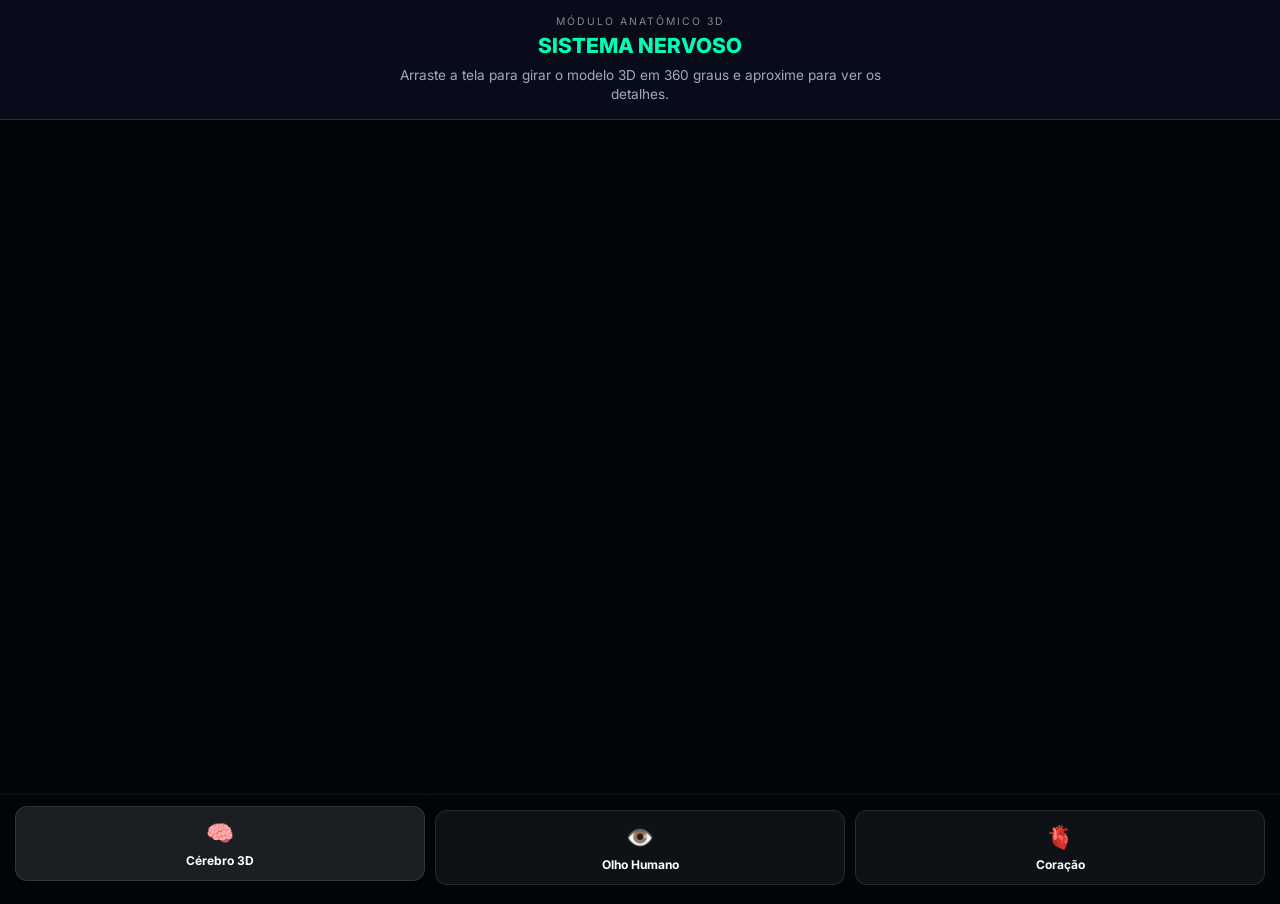
==== commit 2f1754ee: "Update title and structure for 3D anatomy page" ====
--- a/anatomia.html
+++ b/anatomia.html
@@ -3,7 +3,7 @@
 <head>
     <meta charset="UTF-8">
     <meta name="viewport" content="width=device-width, initial-scale=1.0, maximum-scale=1.0, user-scalable=no">
-    <title>PLINIO STUDIO | Anatomia Holográfica</title>
+    <title>PLINIO STUDIO | Anatomia 3D</title>
     <link href="https://fonts.googleapis.com/css2?family=Inter:wght@400;700;800&display=swap" rel="stylesheet">
     <style>
         * { box-sizing: border-box; margin: 0; padding: 0; }
@@ -13,11 +13,7 @@
             height: 100vh; justify-content: space-between; 
         }
         
-        /* Fundo 3D */
-        #canvas-container { position: absolute; top: 0; left: 0; width: 100%; height: 100%; z-index: 0; pointer-events: none; }
-        canvas { display: block; }
-        
-        /* TOPO: Informações Fixas (Não sobrepõe) */
+        /* TOPO: Informações Fixas */
         .top-hud { 
             position: relative; z-index: 10; background: rgba(10,15,30,0.85); 
             backdrop-filter: blur(10px); padding: 15px; border-bottom: 1px solid rgba(0,255,179,0.2); 
@@ -27,24 +23,23 @@
         .title { font-size: 1.3rem; font-weight: 800; color: #00ffb3; text-transform: uppercase; margin-bottom: 8px; transition: color 0.3s; }
         .desc { font-size: 0.85rem; color: #a0aabf; line-height: 1.4; max-width: 500px; margin: 0 auto; }
         
-        /* Caixas de Dados */
-        .stats-container { display: flex; justify-content: center; flex-wrap: wrap; gap: 10px; margin-top: 15px; }
-        .stat-box { 
-            background: rgba(0,0,0,0.5); padding: 6px 12px; border-radius: 6px; 
-            font-size: 0.75rem; border: 1px dashed rgba(255,255,255,0.1); 
+        /* MEIO: Onde o 3D vai girar */
+        .middle-space { 
+            flex-grow: 1; position: absolute; top: 0; left: 0; 
+            width: 100%; height: 100%; z-index: 0; 
         }
-        .stat-box span { color: #888; display: block; font-size: 0.65rem; text-transform: uppercase; margin-bottom: 2px; }
-        .stat-box strong { color: #fff; }
+        
+        /* Iframe para o Cérebro 3D (ex: Sketchfab) */
+        .middle-space iframe {
+            width: 100%; height: 100%; border: none;
+        }
 
-        /* MEIO: Espaço Visual (Onde a mágica acontece) */
-        .middle-space { flex-grow: 1; position: relative; z-index: 5; }
-
-        /* BASE: Controles Fixos (Fáceis para o polegar no mobile) */
+        /* BASE: Controles Fixos */
         .bottom-hud { 
             position: relative; z-index: 10; padding: 15px; 
-            background: linear-gradient(to top, #02050a 70%, transparent); 
+            background: linear-gradient(to top, #02050a 80%, transparent); 
             display: flex; gap: 10px; overflow-x: auto; scrollbar-width: none; 
-            border-top: 1px solid rgba(255,255,255,0.05);
+            border-top: 1px solid rgba(255,255,255,0.05); margin-top: auto;
         }
         .bottom-hud::-webkit-scrollbar { display: none; }
         
@@ -59,86 +54,50 @@
     </style>
 </head>
 <body>
+    
+    <div class="middle-space">
+        <iframe title="Human Brain" id="modelo-3d" src="https://sketchfab.com/models/0d75a13be4f54e6097e3350af0bc3fa7/embed?autostart=1&ui_infos=0&ui_controls=0&ui_stop=0&ui_watermark=0&transparent=1" allow="autoplay; fullscreen; xr-spatial-tracking" execution-while-out-of-viewport execution-while-not-rendered web-share></iframe>
+    </div>
 
-    <div id="canvas-container"><canvas id="neural-canvas"></canvas></div>
-    
     <div class="top-hud">
         <div class="badge">MÓDULO ANATÔMICO 3D</div>
         <div class="title" id="info-title">SISTEMA NERVOSO</div>
-        <div class="desc" id="info-desc">A rede de comunicação do corpo. Processa bilhões de sinais por segundo.</div>
-        <div class="stats-container" id="info-stats">
-            </div>
+        <div class="desc" id="info-desc">Arraste a tela para girar o modelo 3D em 360 graus e aproxime para ver os detalhes.</div>
     </div>
 
-    <div class="middle-space"></div>
-
     <div class="bottom-hud">
-        <div class="btn-sys active" id="btn-nervous" onclick="changeSystem('nervous', this)"><span style="font-size:1.4rem">🧠</span> Nervoso</div>
-        <div class="btn-sys" onclick="changeSystem('frontal', this)"><span style="font-size:1.4rem">⚡</span> Frontal</div>
-        <div class="btn-sys" onclick="changeSystem('occipital', this)"><span style="font-size:1.4rem">👁️</span> Occipital</div>
-        <div class="btn-sys" onclick="changeSystem('parietal', this)"><span style="font-size:1.4rem">✋</span> Parietal</div>
+        <div class="btn-sys active" id="btn-nervous" onclick="changeSystem('cerebro', this)"><span style="font-size:1.4rem">🧠</span> Cérebro 3D</div>
+        <div class="btn-sys" onclick="changeSystem('olho', this)"><span style="font-size:1.4rem">👁️</span> Olho Humano</div>
+        <div class="btn-sys" onclick="changeSystem('coracao', this)"><span style="font-size:1.4rem">🫀</span> Coração</div>
     </div>
 
     <script>
+        // Banco de Dados: Aqui você coloca os links dos modelos 3D que você escolher!
         const anatomyData = {
-            nervous: { title: "Sistema Nervoso (Neon)", color: "#0096ff", desc: "A rede de comunicação do corpo. Processa bilhões de sinais por segundo.", stats: { "Velocidade": "430 km/h", "Neurônios": "86 Bilhões" }, particleMode: 'spread' },
-            frontal: { title: "Lobo Frontal", color: "#ffc800", desc: "Responsável pelo planejamento complexo, raciocínio e movimentos.", stats: { "Função": "Decisão", "Local": "Frente" }, particleMode: 'focus_top' },
-            occipital: { title: "Lobo Occipital", color: "#ff3232", desc: "O centro de processamento visual do cérebro. Decodifica imagens e cores.", stats: { "Função": "Visão", "Local": "Traseira" }, particleMode: 'focus_back' },
-            parietal: { title: "Lobo Parietal", color: "#00ffb3", desc: "O centro de percepção espacial e sensorial. Processa toque e localização.", stats: { "Função": "Sensores", "Local": "Topo" }, particleMode: 'focus_middle' }
+            cerebro: { 
+                title: "CÉREBRO HUMANO", 
+                color: "#0096ff", 
+                desc: "Arraste a tela para girar o modelo 3D. A central de processamento do nosso corpo.", 
+                // Link do modelo do cérebro 
+                url3d: "https://sketchfab.com/models/0d75a13be4f54e6097e3350af0bc3fa7/embed?autostart=1&ui_infos=0&ui_controls=0&ui_stop=0&ui_watermark=0&transparent=1" 
+            },
+            olho: { 
+                title: "ANATOMIA OCULAR", 
+                color: "#ffc800", 
+                desc: "Arraste a tela para girar. O globo ocular e suas estruturas complexas de captação de luz.", 
+                // Link do modelo do olho
+                url3d: "https://sketchfab.com/models/8fc5bc5cce924bf2bdabf945cf45a191/embed?autostart=1&ui_infos=0&ui_controls=0&ui_stop=0&ui_watermark=0&transparent=1" 
+            },
+            coracao: { 
+                title: "CORAÇÃO (BOMBEAMENTO)", 
+                color: "#ff3232", 
+                desc: "Gire para ver as válvulas e ventrículos. O motor incansável do sistema circulatório.", 
+                // Link do modelo do coração
+                url3d: "https://sketchfab.com/models/97b2046554dc4cd4a383815e1cb2f57b/embed?autostart=1&ui_infos=0&ui_controls=0&ui_stop=0&ui_watermark=0&transparent=1" 
+            }
         };
 
-        const canvas = document.getElementById('neural-canvas');
-        const ctx = canvas.getContext('2d');
-        let width, height, particles = [], currentColor = '#0096ff', currentTargetMode = 'spread';
-
-        function resize() { width = canvas.width = window.innerWidth; height = canvas.height = window.innerHeight; }
-        window.addEventListener('resize', resize); resize();
-
-        class Particle {
-            constructor() { this.reset(); }
-            reset() { this.x = Math.random()*width; this.y = Math.random()*height; this.vx = (Math.random()-0.5); this.vy = (Math.random()-0.5); this.size = Math.random()*2+1; }
-            update(mode) {
-                this.x += this.vx; this.y += this.vy;
-                let tx = width/2, ty = height/2, p = 0;
-                
-                // Puxa as partículas pro centro do espaço livre
-                if(mode==='focus_top'){ ty=height*0.35; p=0.05; } 
-                else if(mode==='focus_back'){ tx=width*0.7; ty=height*0.55; p=0.05; } 
-                else if(mode==='focus_middle'){ tx=width/2; ty=height*0.45; p=0.04; }
-                
-                if(mode!=='spread'){ 
-                    this.vx += (tx-this.x)*p*0.01; this.vy += (ty-this.y)*p*0.01; 
-                    this.vx *= 0.94; this.vy *= 0.94; 
-                } else { 
-                    if(this.x<0||this.x>width)this.vx*=-1; 
-                    if(this.y<0||this.y>height)this.vy*=-1; 
-                }
-            }
-            draw() { 
-                ctx.fillStyle=currentColor; ctx.beginPath(); ctx.arc(this.x,this.y,this.size,0,Math.PI*2); ctx.fill(); 
-                ctx.shadowBlur=12; ctx.shadowColor=currentColor; 
-            }
-        }
-
-        for(let i=0;i<60;i++) particles.push(new Particle()); // Reduzido para fluidez mobile
-
-        function animate() {
-            ctx.fillStyle = 'rgba(2,5,10,0.3)'; ctx.fillRect(0,0,width,height);
-            for(let i=0;i<particles.length;i++){
-                particles[i].update(currentTargetMode); particles[i].draw();
-                for(let j=i;j<particles.length;j++){
-                    let dx=particles[i].x-particles[j].x, dy=particles[i].y-particles[j].y, d=Math.sqrt(dx*dx+dy*dy);
-                    if(d<90){ 
-                        ctx.beginPath(); ctx.strokeStyle=currentColor; ctx.globalAlpha=1-(d/90); 
-                        ctx.moveTo(particles[i].x,particles[i].y); ctx.lineTo(particles[j].x,particles[j].y); ctx.stroke(); ctx.globalAlpha=1; 
-                    }
-                }
-            }
-            requestAnimationFrame(animate);
-        }
-
         function changeSystem(k, btn) {
-            // Limpa os botões
             document.querySelectorAll('.btn-sys').forEach(b => {
                 b.classList.remove('active');
                 b.style.borderColor = 'rgba(255,255,255,0.1)';
@@ -146,26 +105,18 @@
             });
             
             const d = anatomyData[k]; 
-            currentColor = d.color; currentTargetMode = d.particleMode;
             
-            // Ativa o botão clicado
             btn.classList.add('active');
             btn.style.borderColor = d.color;
             btn.style.color = d.color;
             
-            // Atualiza os textos do Topo
             document.getElementById('info-title').innerText = d.title; 
             document.getElementById('info-title').style.color = d.color;
             document.getElementById('info-desc').innerText = d.desc;
-            
-            let s=''; 
-            for(const [key,val] of Object.entries(d.stats)) {
-                s+=`<div class="stat-box"><span>${key}</span><strong>${val}</strong></div>`;
-            }
-            document.getElementById('info-stats').innerHTML = s;
+
+            // Esta é a mágica: troca o link do iframe para carregar o novo modelo 3D!
+            document.getElementById('modelo-3d').src = d.url3d;
         }
-
-        animate(); changeSystem('nervous', document.getElementById('btn-nervous'));
     </script>
 </body>
 </html>
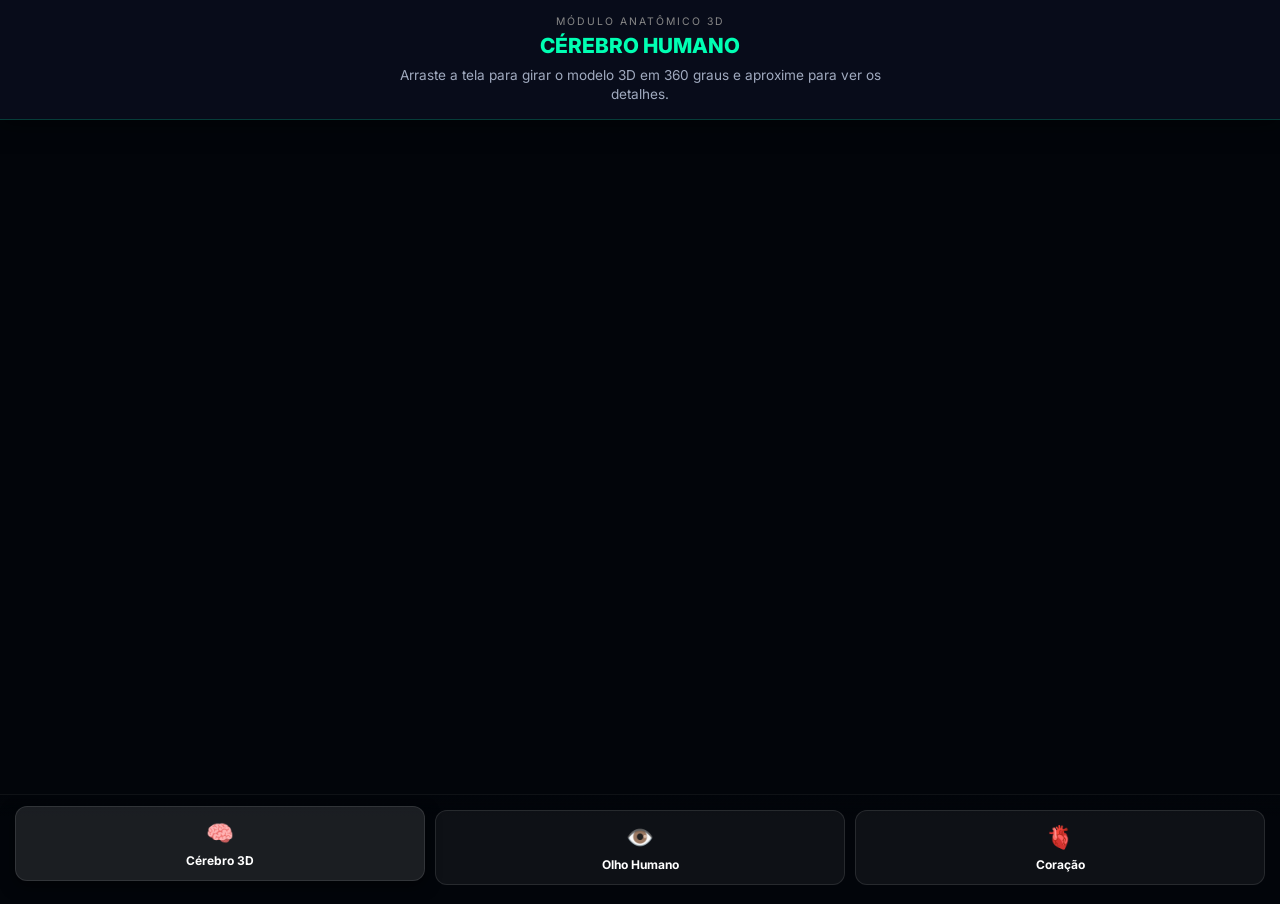
==== commit 5515e499: "Change title from 'SISTEMA NERVOSO' to 'CÉREBRO HUMANO'" ====
--- a/anatomia.html
+++ b/anatomia.html
@@ -61,7 +61,7 @@
 
     <div class="top-hud">
         <div class="badge">MÓDULO ANATÔMICO 3D</div>
-        <div class="title" id="info-title">SISTEMA NERVOSO</div>
+        <div class="title" id="info-title">CÉREBRO HUMANO</div>
         <div class="desc" id="info-desc">Arraste a tela para girar o modelo 3D em 360 graus e aproxime para ver os detalhes.</div>
     </div>
 
@@ -72,27 +72,23 @@
     </div>
 
     <script>
-        // Banco de Dados: Aqui você coloca os links dos modelos 3D que você escolher!
         const anatomyData = {
             cerebro: { 
                 title: "CÉREBRO HUMANO", 
                 color: "#0096ff", 
                 desc: "Arraste a tela para girar o modelo 3D. A central de processamento do nosso corpo.", 
-                // Link do modelo do cérebro 
                 url3d: "https://sketchfab.com/models/0d75a13be4f54e6097e3350af0bc3fa7/embed?autostart=1&ui_infos=0&ui_controls=0&ui_stop=0&ui_watermark=0&transparent=1" 
             },
             olho: { 
                 title: "ANATOMIA OCULAR", 
                 color: "#ffc800", 
                 desc: "Arraste a tela para girar. O globo ocular e suas estruturas complexas de captação de luz.", 
-                // Link do modelo do olho
                 url3d: "https://sketchfab.com/models/8fc5bc5cce924bf2bdabf945cf45a191/embed?autostart=1&ui_infos=0&ui_controls=0&ui_stop=0&ui_watermark=0&transparent=1" 
             },
             coracao: { 
                 title: "CORAÇÃO (BOMBEAMENTO)", 
                 color: "#ff3232", 
                 desc: "Gire para ver as válvulas e ventrículos. O motor incansável do sistema circulatório.", 
-                // Link do modelo do coração
                 url3d: "https://sketchfab.com/models/97b2046554dc4cd4a383815e1cb2f57b/embed?autostart=1&ui_infos=0&ui_controls=0&ui_stop=0&ui_watermark=0&transparent=1" 
             }
         };
@@ -114,7 +110,6 @@
             document.getElementById('info-title').style.color = d.color;
             document.getElementById('info-desc').innerText = d.desc;
 
-            // Esta é a mágica: troca o link do iframe para carregar o novo modelo 3D!
             document.getElementById('modelo-3d').src = d.url3d;
         }
     </script>
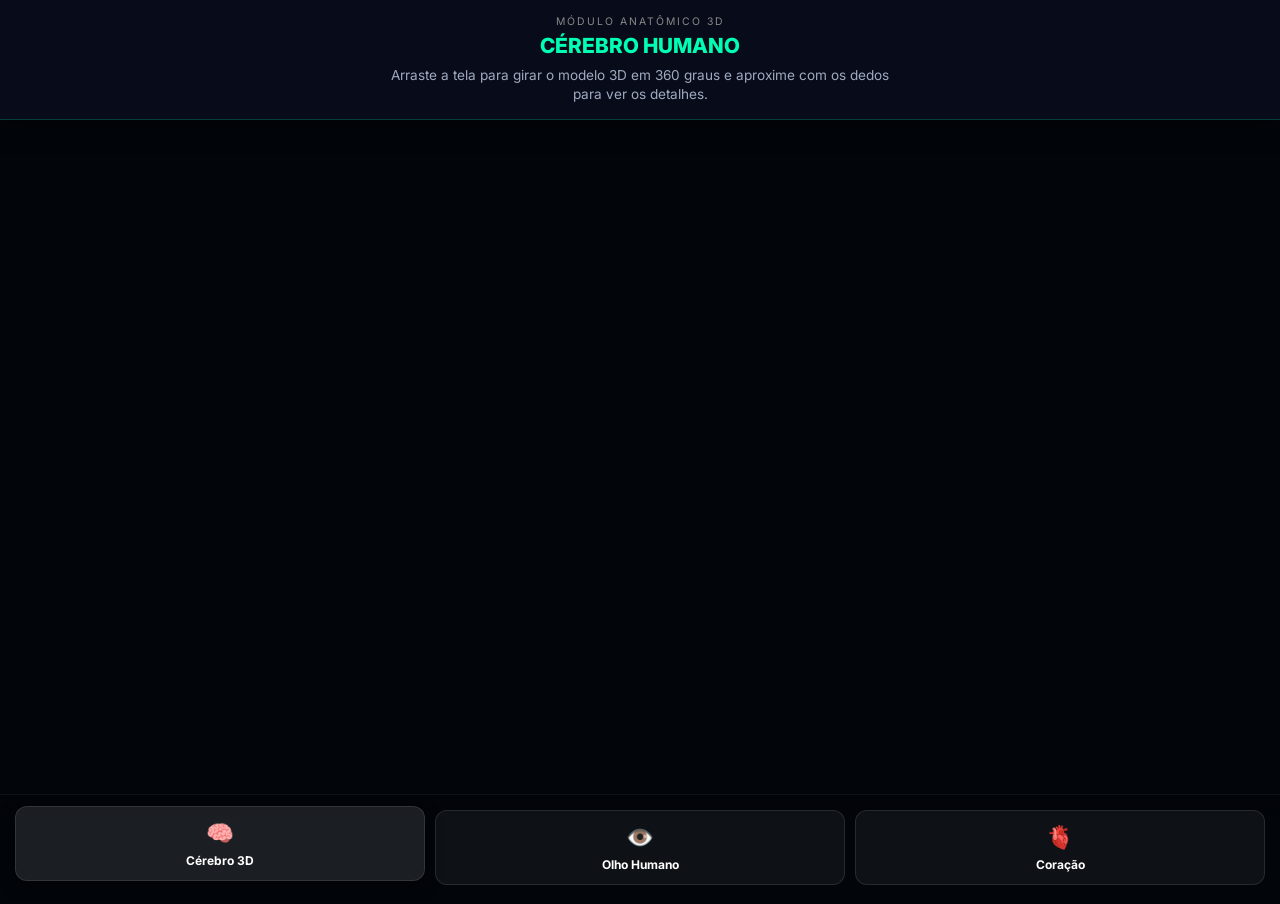
==== commit a367d596: "Update anatomia.html" ====
--- a/anatomia.html
+++ b/anatomia.html
@@ -29,7 +29,7 @@
             width: 100%; height: 100%; z-index: 0; 
         }
         
-        /* Iframe para o Cérebro 3D (ex: Sketchfab) */
+        /* Iframe para o Modelo 3D */
         .middle-space iframe {
             width: 100%; height: 100%; border: none;
         }
@@ -56,13 +56,13 @@
 <body>
     
     <div class="middle-space">
-        <iframe title="Human Brain" id="modelo-3d" src="https://sketchfab.com/models/0d75a13be4f54e6097e3350af0bc3fa7/embed?autostart=1&ui_infos=0&ui_controls=0&ui_stop=0&ui_watermark=0&transparent=1" allow="autoplay; fullscreen; xr-spatial-tracking" execution-while-out-of-viewport execution-while-not-rendered web-share></iframe>
+        <iframe title="Modelo 3D" id="modelo-3d" src="https://sketchfab.com/models/19433d0807d7423f967586ba89921540/embed?autostart=1&ui_infos=0&ui_controls=0&ui_stop=0&ui_watermark=0&transparent=1" allow="autoplay; fullscreen; xr-spatial-tracking" execution-while-out-of-viewport execution-while-not-rendered web-share></iframe>
     </div>
 
     <div class="top-hud">
         <div class="badge">MÓDULO ANATÔMICO 3D</div>
         <div class="title" id="info-title">CÉREBRO HUMANO</div>
-        <div class="desc" id="info-desc">Arraste a tela para girar o modelo 3D em 360 graus e aproxime para ver os detalhes.</div>
+        <div class="desc" id="info-desc">Arraste a tela para girar o modelo 3D em 360 graus e aproxime com os dedos para ver os detalhes.</div>
     </div>
 
     <div class="bottom-hud">
@@ -77,19 +77,19 @@
                 title: "CÉREBRO HUMANO", 
                 color: "#0096ff", 
                 desc: "Arraste a tela para girar o modelo 3D. A central de processamento do nosso corpo.", 
-                url3d: "https://sketchfab.com/models/0d75a13be4f54e6097e3350af0bc3fa7/embed?autostart=1&ui_infos=0&ui_controls=0&ui_stop=0&ui_watermark=0&transparent=1" 
+                url3d: "https://sketchfab.com/models/19433d0807d7423f967586ba89921540/embed?autostart=1&ui_infos=0&ui_controls=0&ui_stop=0&ui_watermark=0&transparent=1" 
             },
             olho: { 
                 title: "ANATOMIA OCULAR", 
                 color: "#ffc800", 
                 desc: "Arraste a tela para girar. O globo ocular e suas estruturas complexas de captação de luz.", 
-                url3d: "https://sketchfab.com/models/8fc5bc5cce924bf2bdabf945cf45a191/embed?autostart=1&ui_infos=0&ui_controls=0&ui_stop=0&ui_watermark=0&transparent=1" 
+                url3d: "https://sketchfab.com/models/1baff7351f9a4976a66f73390038c0e0/embed?autostart=1&ui_infos=0&ui_controls=0&ui_stop=0&ui_watermark=0&transparent=1" 
             },
             coracao: { 
                 title: "CORAÇÃO (BOMBEAMENTO)", 
                 color: "#ff3232", 
-                desc: "Gire para ver as válvulas e ventrículos. O motor incansável do sistema circulatório.", 
-                url3d: "https://sketchfab.com/models/97b2046554dc4cd4a383815e1cb2f57b/embed?autostart=1&ui_infos=0&ui_controls=0&ui_stop=0&ui_watermark=0&transparent=1" 
+                desc: "Gire para ver a estrutura 3D. O motor incansável do sistema circulatório.", 
+                url3d: "https://sketchfab.com/models/6ff87eb903444f5b9fa30b3da5bc8f72/embed?autostart=1&ui_infos=0&ui_controls=0&ui_stop=0&ui_watermark=0&transparent=1" 
             }
         };
 
@@ -110,6 +110,7 @@
             document.getElementById('info-title').style.color = d.color;
             document.getElementById('info-desc').innerText = d.desc;
 
+            // Carrega o novo link 3D validado
             document.getElementById('modelo-3d').src = d.url3d;
         }
     </script>
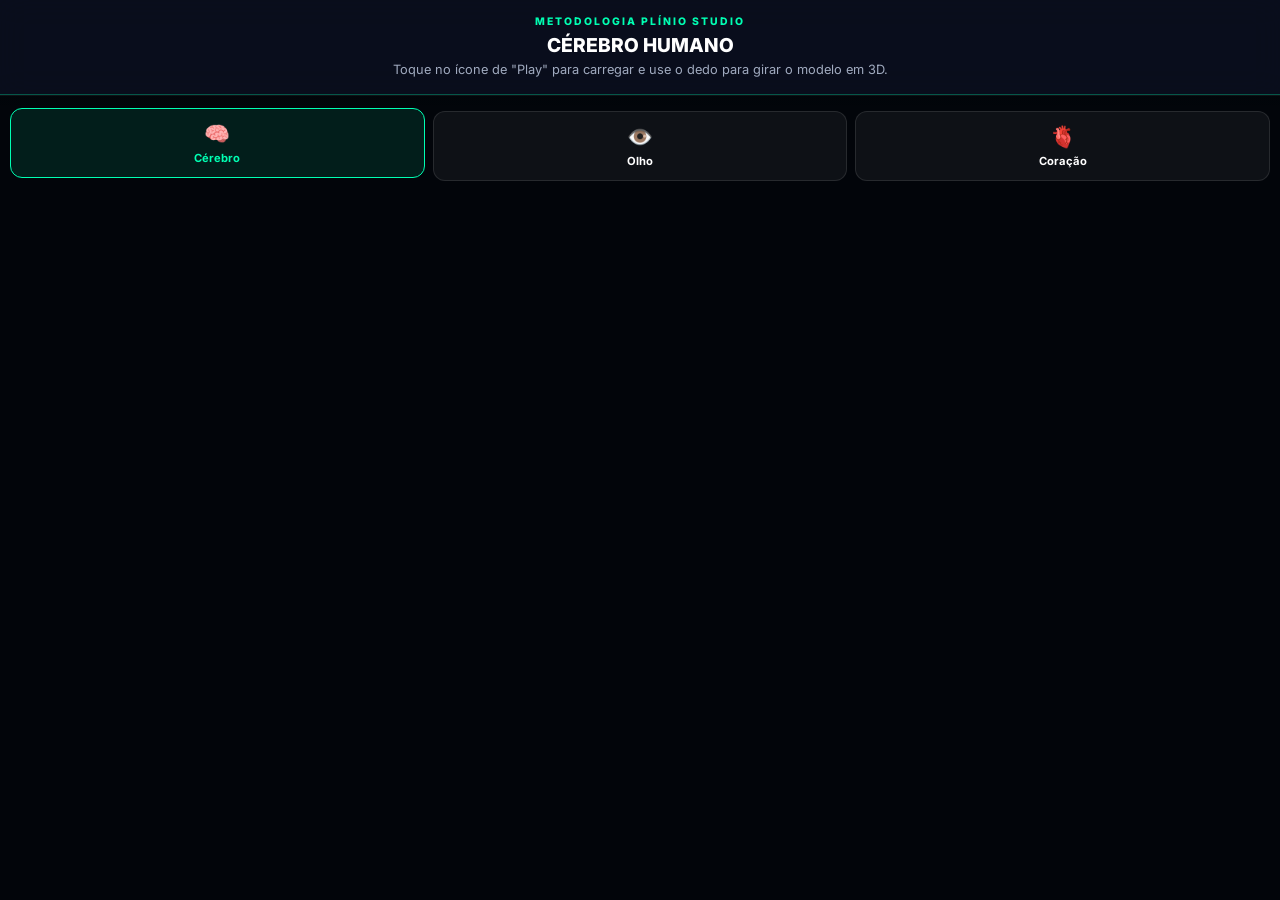
==== commit c3eef37e: "Improve mobile layout and update 3D model details Updated the title for mobile compatibility and adj" ====
--- a/anatomia.html
+++ b/anatomia.html
@@ -3,114 +3,117 @@
 <head>
     <meta charset="UTF-8">
     <meta name="viewport" content="width=device-width, initial-scale=1.0, maximum-scale=1.0, user-scalable=no">
-    <title>PLINIO STUDIO | Anatomia 3D</title>
+    <title>PLINIO STUDIO | Anatomia 3D Mobile</title>
     <link href="https://fonts.googleapis.com/css2?family=Inter:wght@400;700;800&display=swap" rel="stylesheet">
     <style>
+        /* --- RESET GERAL --- */
         * { box-sizing: border-box; margin: 0; padding: 0; }
         body { 
             background: #02050a; color: #fff; font-family: 'Inter', sans-serif; 
             overflow: hidden; display: flex; flex-direction: column; 
-            height: 100vh; justify-content: space-between; 
+            height: 100vh; width: 100vw;
         }
         
-        /* TOPO: Informações Fixas */
-        .top-hud { 
-            position: relative; z-index: 10; background: rgba(10,15,30,0.85); 
-            backdrop-filter: blur(10px); padding: 15px; border-bottom: 1px solid rgba(0,255,179,0.2); 
-            text-align: center; box-shadow: 0 4px 20px rgba(0,0,0,0.5);
-        }
-        .badge { font-size: 0.65rem; color: #888; letter-spacing: 2px; text-transform: uppercase; margin-bottom: 5px; }
-        .title { font-size: 1.3rem; font-weight: 800; color: #00ffb3; text-transform: uppercase; margin-bottom: 8px; transition: color 0.3s; }
-        .desc { font-size: 0.85rem; color: #a0aabf; line-height: 1.4; max-width: 500px; margin: 0 auto; }
-        
-        /* MEIO: Onde o 3D vai girar */
+        /* ÁREA DO 3D - CENTRALIZADA E INTERATIVA */
         .middle-space { 
-            flex-grow: 1; position: absolute; top: 0; left: 0; 
-            width: 100%; height: 100%; z-index: 0; 
+            position: absolute; top: 0; left: 0; 
+            width: 100%; height: 100%; z-index: 1;
+            display: flex; align-items: center; justify-content: center;
         }
         
-        /* Iframe para o Modelo 3D */
+        /* Ajuste do Iframe para Mobile */
         .middle-space iframe {
             width: 100%; height: 100%; border: none;
+            pointer-events: auto; /* Garante que o toque passe para o 3D */
         }
 
-        /* BASE: Controles Fixos */
+        /* HUD SUPERIOR */
+        .top-hud { 
+            position: relative; z-index: 10; background: rgba(10,15,30,0.9); 
+            backdrop-filter: blur(15px); padding: 15px; border-bottom: 1px solid rgba(0,255,179,0.3); 
+            text-align: center;
+        }
+        .badge { font-size: 0.65rem; color: #00ffb3; letter-spacing: 2px; text-transform: uppercase; margin-bottom: 5px; font-weight: 800; }
+        .title { font-size: 1.2rem; font-weight: 800; color: #fff; text-transform: uppercase; margin-bottom: 5px; }
+        .desc { font-size: 0.8rem; color: #a0aabf; line-height: 1.3; max-width: 90%; margin: 0 auto; }
+
+        /* HUD INFERIOR */
         .bottom-hud { 
-            position: relative; z-index: 10; padding: 15px; 
-            background: linear-gradient(to top, #02050a 80%, transparent); 
-            display: flex; gap: 10px; overflow-x: auto; scrollbar-width: none; 
-            border-top: 1px solid rgba(255,255,255,0.05); margin-top: auto;
+            position: relative; z-index: 10; padding: 15px 10px; 
+            background: linear-gradient(to top, #02050a 90%, transparent); 
+            display: flex; gap: 8px; overflow-x: auto; 
+            scrollbar-width: none; border-top: 1px solid rgba(255,255,255,0.05);
         }
         .bottom-hud::-webkit-scrollbar { display: none; }
         
         .btn-sys { 
-            flex: 1; min-width: 105px; background: rgba(255,255,255,0.05); 
-            border: 1px solid rgba(255,255,255,0.1); color: #fff; padding: 12px 10px; 
-            border-radius: 12px; font-size: 0.75rem; font-weight: 700; text-align: center; 
-            cursor: pointer; transition: 0.3s; display: flex; flex-direction: column; 
-            align-items: center; gap: 6px; 
+            flex: 1; min-width: 100px; background: rgba(255,255,255,0.05); 
+            border: 1px solid rgba(255,255,255,0.1); color: #fff; padding: 12px 5px; 
+            border-radius: 12px; font-size: 0.7rem; font-weight: 700; text-align: center; 
+            display: flex; flex-direction: column; align-items: center; gap: 5px; 
+            transition: 0.3s;
         }
-        .btn-sys.active { transform: translateY(-4px); box-shadow: 0 5px 15px rgba(0,0,0,0.5); background: rgba(255,255,255,0.1); }
+        .btn-sys.active { border-color: #00ffb3; background: rgba(0,255,179,0.1); color: #00ffb3; transform: translateY(-3px); }
     </style>
 </head>
 <body>
     
-    <div class="middle-space">
-        <iframe title="Modelo 3D" id="modelo-3d" src="https://sketchfab.com/models/19433d0807d7423f967586ba89921540/embed?autostart=1&ui_infos=0&ui_controls=0&ui_stop=0&ui_watermark=0&transparent=1" allow="autoplay; fullscreen; xr-spatial-tracking" execution-while-out-of-viewport execution-while-not-rendered web-share></iframe>
+    <div class="top-hud">
+        <div class="badge">Metodologia Plínio Studio</div>
+        <div class="title" id="info-title">CÉREBRO HUMANO</div>
+        <div class="desc" id="info-desc">Toque no ícone de "Play" para carregar e use o dedo para girar o modelo em 3D.</div>
     </div>
 
-    <div class="top-hud">
-        <div class="badge">MÓDULO ANATÔMICO 3D</div>
-        <div class="title" id="info-title">CÉREBRO HUMANO</div>
-        <div class="desc" id="info-desc">Arraste a tela para girar o modelo 3D em 360 graus e aproxime com os dedos para ver os detalhes.</div>
+    <div class="middle-space">
+        <iframe title="Modelo 3D Interativo" id="modelo-3d" 
+                src="https://sketchfab.com/models/19433d0807d7423f967586ba89921540/embed?ui_infos=0&ui_watermark=0&ui_help=0&ui_settings=0&ui_inspector=0&transparent=1" 
+                allow="autoplay; fullscreen; vr" 
+                allowfullscreen>
+        </iframe>
     </div>
 
     <div class="bottom-hud">
-        <div class="btn-sys active" id="btn-nervous" onclick="changeSystem('cerebro', this)"><span style="font-size:1.4rem">🧠</span> Cérebro 3D</div>
-        <div class="btn-sys" onclick="changeSystem('olho', this)"><span style="font-size:1.4rem">👁️</span> Olho Humano</div>
-        <div class="btn-sys" onclick="changeSystem('coracao', this)"><span style="font-size:1.4rem">🫀</span> Coração</div>
+        <div class="btn-sys active" id="btn-cerebro" onclick="changeSystem('cerebro', this)">
+            <span style="font-size:1.3rem">🧠</span> Cérebro
+        </div>
+        <div class="btn-sys" onclick="changeSystem('olho', this)">
+            <span style="font-size:1.3rem">👁️</span> Olho
+        </div>
+        <div class="btn-sys" onclick="changeSystem('coracao', this)">
+            <span style="font-size:1.3rem">🫀</span> Coração
+        </div>
     </div>
 
     <script>
         const anatomyData = {
             cerebro: { 
                 title: "CÉREBRO HUMANO", 
-                color: "#0096ff", 
-                desc: "Arraste a tela para girar o modelo 3D. A central de processamento do nosso corpo.", 
-                url3d: "https://sketchfab.com/models/19433d0807d7423f967586ba89921540/embed?autostart=1&ui_infos=0&ui_controls=0&ui_stop=0&ui_watermark=0&transparent=1" 
+                color: "#00ffb3", 
+                desc: "Explore a estrutura cerebral em 360°. Use dois dedos para dar zoom.", 
+                url3d: "https://sketchfab.com/models/19433d0807d7423f967586ba89921540/embed?ui_infos=0&ui_watermark=0&transparent=1" 
             },
             olho: { 
                 title: "ANATOMIA OCULAR", 
                 color: "#ffc800", 
-                desc: "Arraste a tela para girar. O globo ocular e suas estruturas complexas de captação de luz.", 
-                url3d: "https://sketchfab.com/models/1baff7351f9a4976a66f73390038c0e0/embed?autostart=1&ui_infos=0&ui_controls=0&ui_stop=0&ui_watermark=0&transparent=1" 
+                desc: "Visualize o globo ocular e os nervos ópticos em detalhes realistas.", 
+                url3d: "https://sketchfab.com/models/1baff7351f9a4976a66f73390038c0e0/embed?ui_infos=0&ui_watermark=0&transparent=1" 
             },
             coracao: { 
-                title: "CORAÇÃO (BOMBEAMENTO)", 
+                title: "MOTOR CARDÍACO", 
                 color: "#ff3232", 
-                desc: "Gire para ver a estrutura 3D. O motor incansável do sistema circulatório.", 
-                url3d: "https://sketchfab.com/models/6ff87eb903444f5b9fa30b3da5bc8f72/embed?autostart=1&ui_infos=0&ui_controls=0&ui_stop=0&ui_watermark=0&transparent=1" 
+                desc: "Análise da estrutura muscular e válvulas do coração humano.", 
+                url3d: "https://sketchfab.com/models/6ff87eb903444f5b9fa30b3da5bc8f72/embed?ui_infos=0&ui_watermark=0&transparent=1" 
             }
         };
 
         function changeSystem(k, btn) {
-            document.querySelectorAll('.btn-sys').forEach(b => {
-                b.classList.remove('active');
-                b.style.borderColor = 'rgba(255,255,255,0.1)';
-                b.style.color = '#fff';
-            });
-            
+            document.querySelectorAll('.btn-sys').forEach(b => b.classList.remove('active'));
             const d = anatomyData[k]; 
-            
             btn.classList.add('active');
-            btn.style.borderColor = d.color;
-            btn.style.color = d.color;
             
             document.getElementById('info-title').innerText = d.title; 
             document.getElementById('info-title').style.color = d.color;
             document.getElementById('info-desc').innerText = d.desc;
-
-            // Carrega o novo link 3D validado
             document.getElementById('modelo-3d').src = d.url3d;
         }
     </script>
